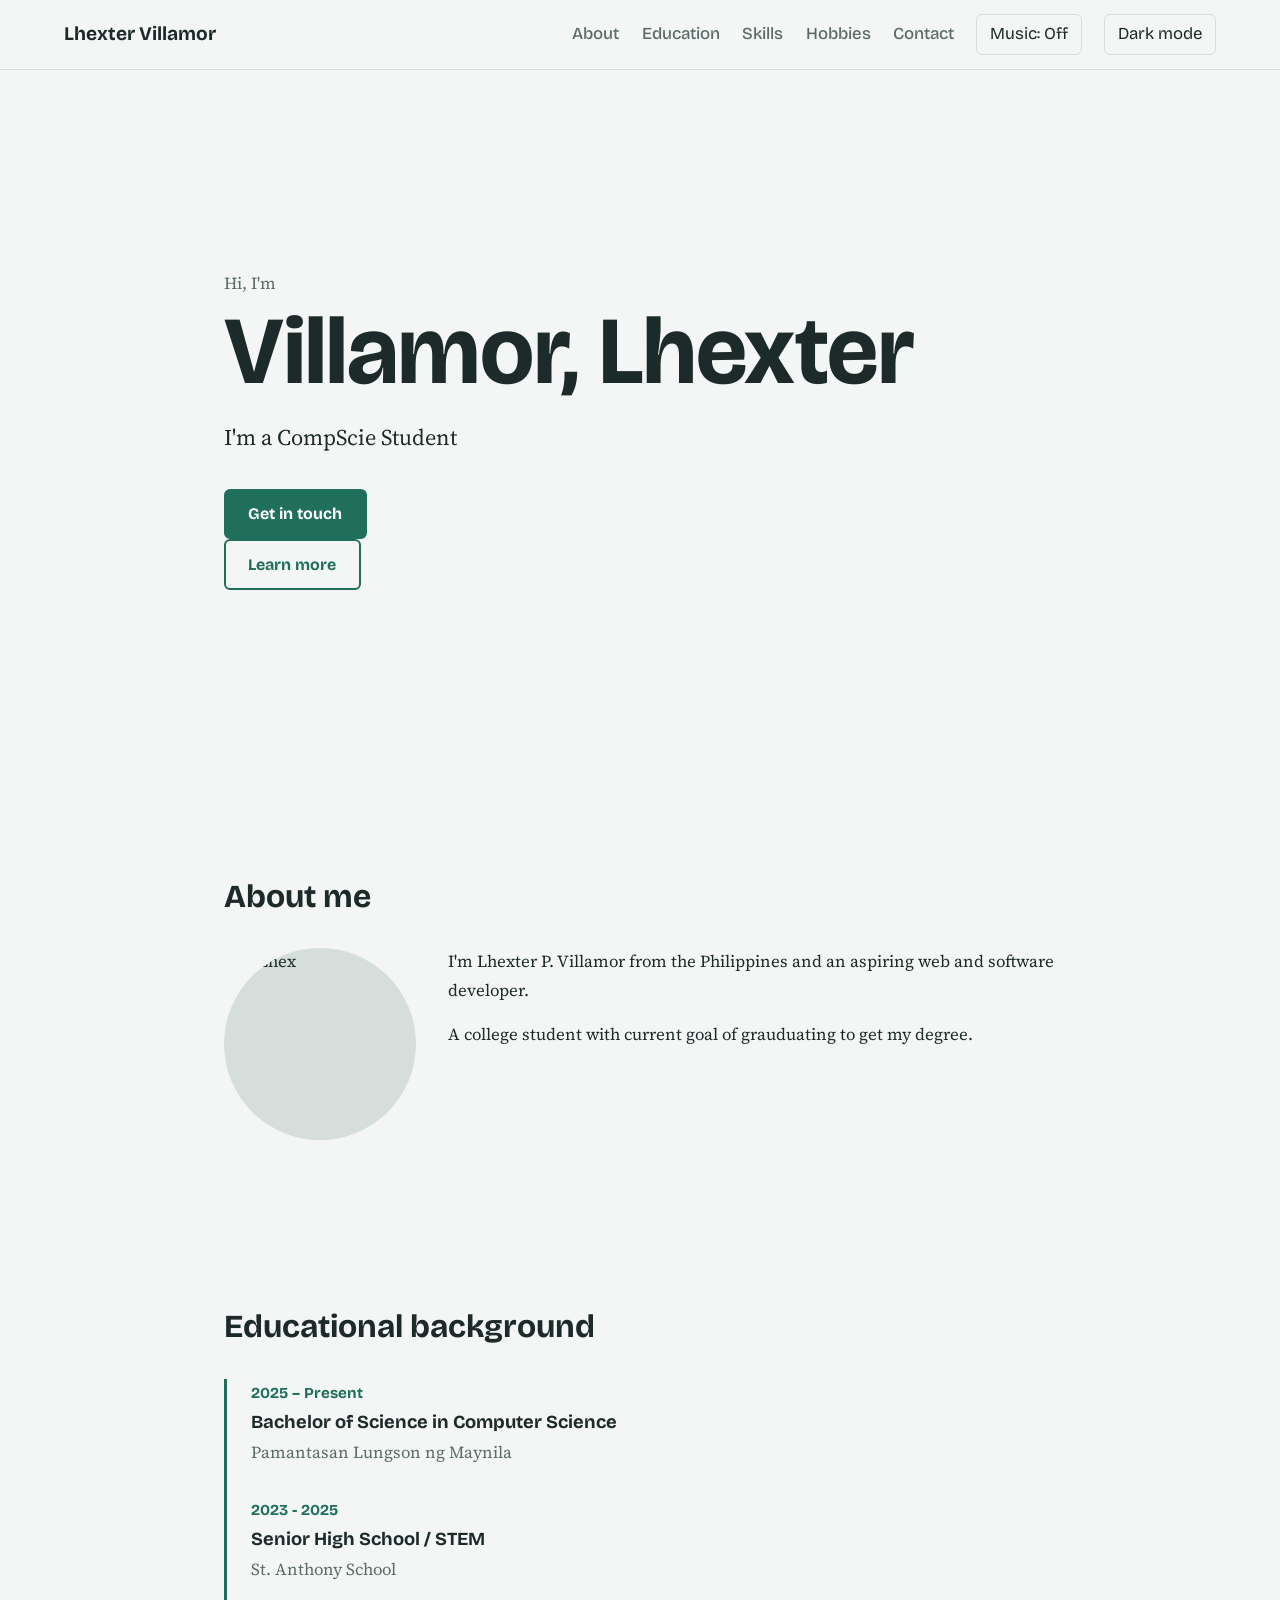
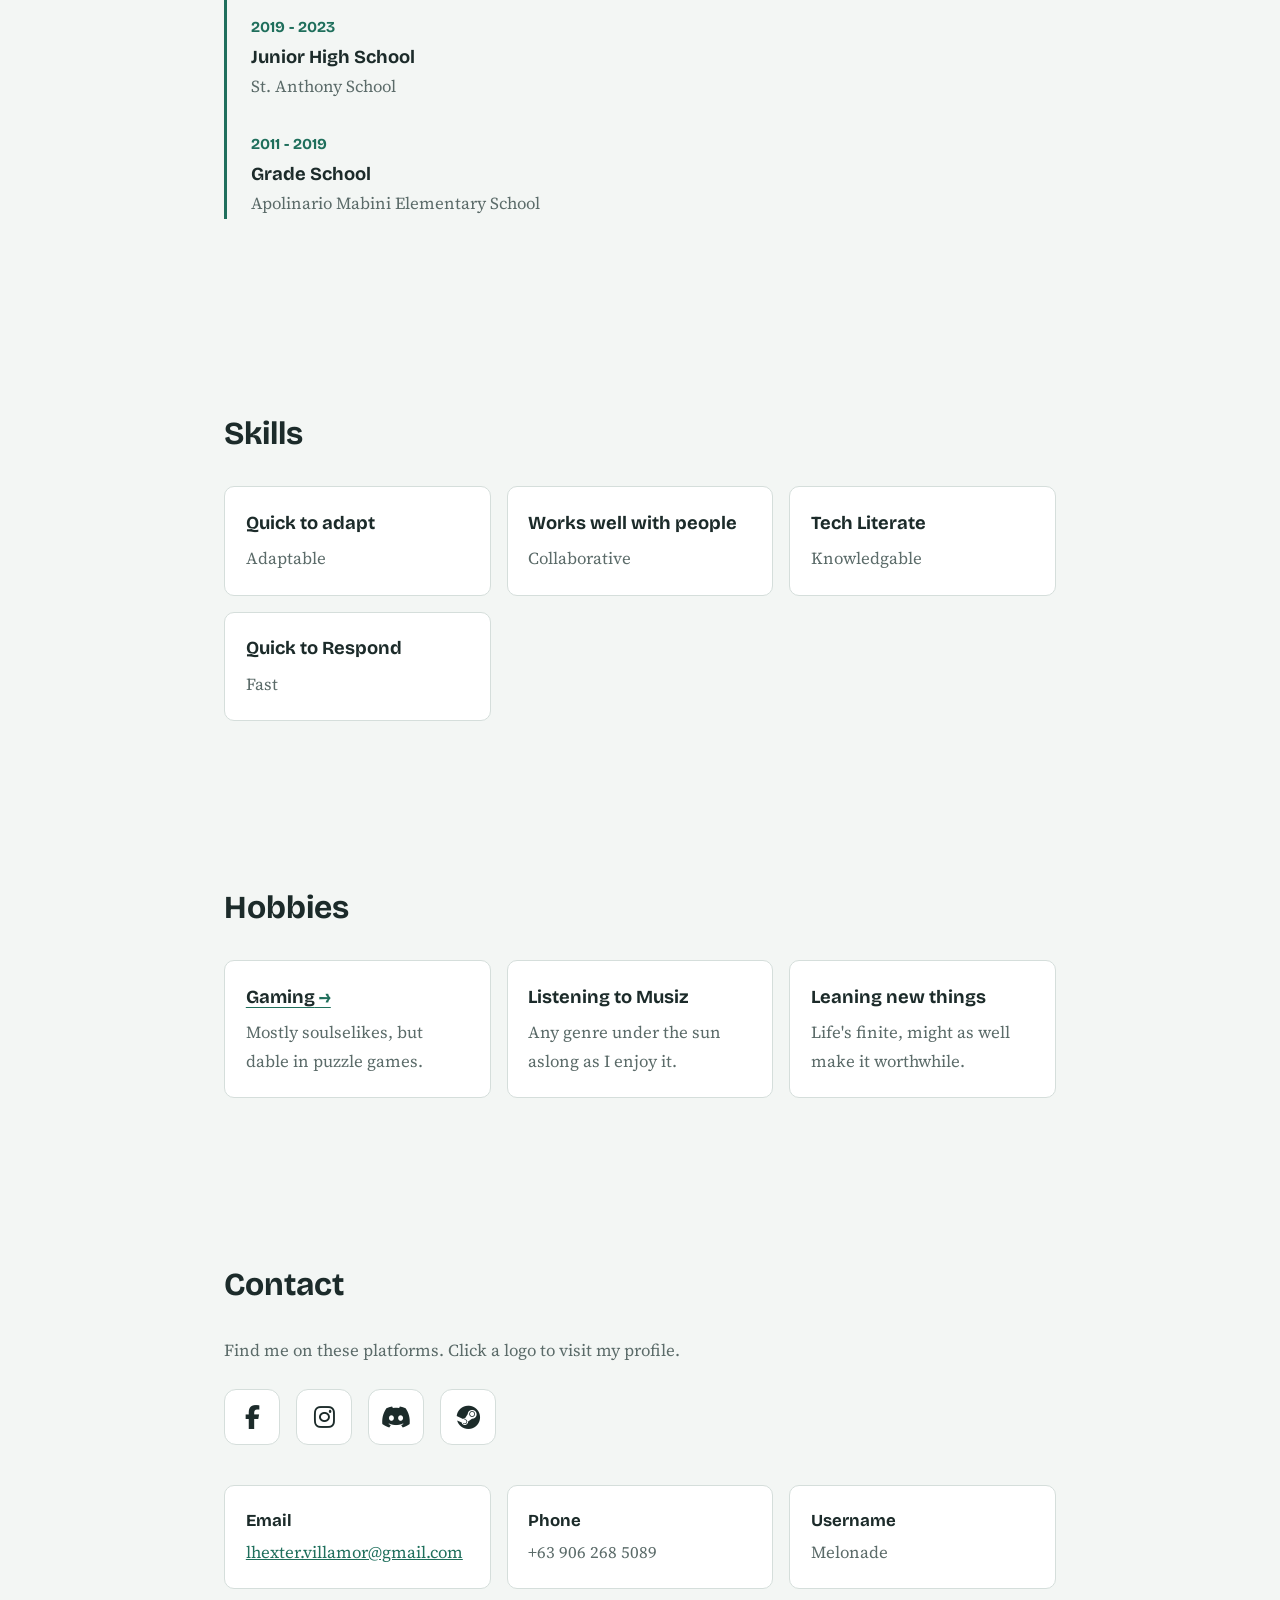
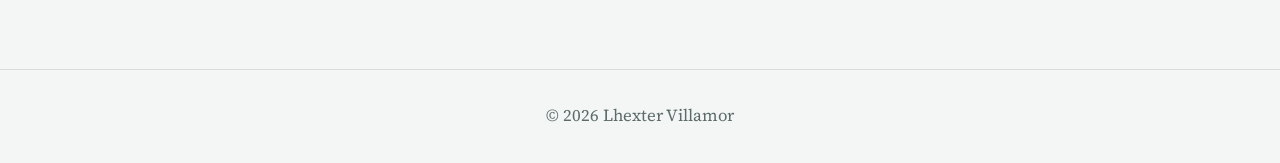
==== index.html @ 4660a1f5 "Add files via upload" ====
<!DOCTYPE html>
<html lang="en">
<head>
  <meta charset="UTF-8">
  <meta name="viewport" content="width=device-width, initial-scale=1">
  <title>Lhexter Villamor | Portfolio</title>
  <link rel="preconnect" href="https://fonts.googleapis.com">
  <link rel="preconnect" href="https://fonts.gstatic.com" crossorigin>
  <link href="https://fonts.googleapis.com/css2?family=Bricolage+Grotesque:wght@500;700&family=Source+Serif+4:wght@400;600&display=swap" rel="stylesheet">
  <link rel="stylesheet" href="https://cdnjs.cloudflare.com/ajax/libs/font-awesome/6.5.1/css/all.min.css">
  <link rel="stylesheet" href="style.css">
</head>
<body>

  <header class="site-header">
    <a href="#home" class="logo">Lhexter Villamor</a>
    <button class="menu-btn" id="menuBtn" aria-label="Toggle menu" aria-expanded="false">Menu</button>
    <nav id="nav" class="nav">
      <a href="#about">About</a>
      <a href="#education">Education</a>
      <a href="#skills">Skills</a>
      <a href="#hobbies">Hobbies</a>
      <a href="#contact">Contact</a>
      <button class="theme-btn" id="musicBtn" aria-label="Toggle background music" aria-pressed="false">Music: Off</button>
      <button class="theme-btn" id="themeBtn" aria-label="Switch light or dark theme">Dark mode</button>
    </nav>
  </header>

  <main>

    <section id="home" class="hero">
      <p class="hero-intro">Hi, I'm</p>
      <h1>Villamor, Lhexter</h1>
      <!-- JS rotates through the roles listed in data-roles (separate with commas) -->
      <p class="hero-role">I'm a CompScie Student</p>
      <a href="#contact" class="btn">Get in touch</a>
      <a href="#about" class="btn btn-ghost">Learn more</a>
    </section>

    <!-- ===== ABOUT ===== -->
    <section id="about">
      <h2>About me</h2>
      <div class="about-grid">
        <!-- Replace photo.jpg with your own image file -->
        <img src="https://scontent.fmnl8-7.fna.fbcdn.net/v/t39.30808-6/489885764_1388331545683219_7956783754214339763_n.jpg?stp=dst-jpg_tt6&cstp=mx1367x1377&ctp=s1367x1377&_nc_cat=107&_nc_map=urlgen_bucketless&ccb=1-7&_nc_sid=6ee11a&_nc_eui2=AeEye_t2yLrNmgMOEVd1z7m683tuii48pejze26KLjyl6I720FVpRMpUeH2VfOFmDlhe1-qFslWWiY-9clE2F6hF&_nc_ohc=bJgOPwmj7xAQ7kNvwEybKxP&_nc_oc=Adr4PUkY5ASlBee-wPfkB5N3N1tK9tLZABpS_Iuzpw_tqZmMudySJADQ3-DBNaqR4s15-N_9HBxyVvhucGnsFCJa&_nc_zt=23&_nc_ht=scontent.fmnl8-7.fna&_nc_gid=n0DfRsip0snJpuXDdIviQw&_nc_ss=7b3a8&oh=00_AQSfTMVTuj3S-sV7eyOw9cyQA0tsOXWBZuWU948B2mfFsw&oe=6B0DD536" alt="Si  Lhex" class="avatar">
        <div>
          <p>I'm Lhexter P. Villamor from the Philippines and an aspiring web and software developer.</p>
          <p>A college student with current goal of grauduating to get my degree.</p>
        </div>
      </div>
    </section>

    <section id="education">
      <h2>Educational background</h2>
      <ol class="timeline">
        <li>
          <span class="year">2025 – Present</span>
          <h3>Bachelor of Science in Computer Science</h3>
          <p>Pamantasan Lungson ng Maynila</p>
        </li>
        <li>
          <span class="year">2023 - 2025</span>
          <h3>Senior High School / STEM</h3>
          <p>St. Anthony School</p>
        </li>
	<li>
          <span class="year">2019 - 2023</span>
          <h3>Junior High School</h3>
          <p>St. Anthony School</p>
        </li>
	<li>
          <span class="year">2011 - 2019</span>
          <h3>Grade School</h3>
          <p>Apolinario Mabini Elementary School</p>
        </li>

      </ol>
    </section>

    <section id="skills">
      <h2>Skills</h2>
      <!-- Hover (or tap / Tab to) a card to see its details. Edit the text inside .tooltip -->
      <div class="skills">
        <article class="skill" tabindex="0">
          <h3>Quick to adapt</h3>
          <p>Adaptable</p>
          <span class="tooltip" role="tooltip">I'm quick to adapt to set situations.</span>
        </article>
        <article class="skill" tabindex="0">
          <h3>Works well with people</h3>
          <p>Collaborative</p>
          <span class="tooltip" role="tooltip">I work well in a team environment.</span>
        </article>
        <article class="skill" tabindex="0">
          <h3>Tech Literate</h3>
          <p>Knowledgable</p>
          <span class="tooltip" role="tooltip">Trained in multiple langauges (C++,Python,Java,HTML,CSS,JS), with background in robotics.</span>
        </article>
	<article class="skill" tabindex="0">
          <h3>Quick to Respond</h3>
          <p>Fast</p>
          <span class="tooltip" role="tooltip">Trained to respond to emergencies quickly by providing BLS, with background in a Response team.</span>
        </article>
      </div>
    </section>

    <section id="hobbies">
      <h2>Hobbies</h2>
      <div class="hobbies">
        <article>
          <h3><a href="games.html" class="hobby-link">Gaming</a></h3>
          <p>Mostly soulselikes, but dable in puzzle games.</p>
        </article>
        <article>
          <h3>Listening to Musiz</h3>
          <p>Any genre under the sun aslong as I enjoy it.</p>
        </article>
        <article>
          <h3>Leaning new things</h3>
          <p>Life's finite,  might as well make it worthwhile.</p>
        </article>
      </div>
    </section>

    <section id="contact">
      <h2>Contact</h2>
      <p class="contact-lead">Find me on these platforms. Click a logo to visit my profile.</p>

      <!-- The social buttons are generated from the list at the top of script.js.
           Edit that list to change, remove or add platforms. -->
      <div class="socials" id="socials"></div>

      <ul class="contact-info">
        <li><strong>Email</strong> <a href="mailto:lhexter.villamor@gmail.com">lhexter.villamor@gmail.com</a></li>
        <li><strong>Phone</strong> +63 906 268 5089</li>
	<li><strong>Username</strong> Melonade</li>
      </ul>
    </section>

  </main>

  <footer>
    <p>&copy; <span id="year"></span> Lhexter Villamor</p>
  </footer>

  <script src="script.js"></script>
</body>
</html>
---- style.css ----
:root {
  --bg: #f3f6f4;
  --surface: #ffffff;
  --text: #1c2b2a;
  --muted: #5b6b69;
  --accent: #1f6f5c;
  --accent-text: #ffffff;
  --line: #d5dedb;
  --error: #b3261e;
}

[data-theme="dark"] {
  --bg: #0f1a19;
  --surface: #172625;
  --text: #e6efed;
  --muted: #98aaa7;
  --accent: #5fc9ad;
  --accent-text: #0f1a19;
  --line: #2a3d3b;
  --error: #ff8a80;
}

* { box-sizing: border-box; margin: 0; padding: 0; }
html { scroll-behavior: smooth; scroll-padding-top: 4.5rem; }

body {
  font-family: "Source Serif 4", Georgia, serif;
  font-size: 1.05rem;
  line-height: 1.7;
  background: var(--bg);
  color: var(--text);
}

h1, h2, h3, .logo, .btn, .nav a {
  font-family: "Bricolage Grotesque", "Segoe UI", sans-serif;
}

a { color: var(--accent); }
:focus-visible { outline: 3px solid var(--accent); outline-offset: 2px; }

.site-header {
  position: sticky; top: 0; z-index: 10;
  display: flex; align-items: center; justify-content: space-between;
  padding: 0.9rem 5vw;
  background: var(--bg);
  border-bottom: 1px solid var(--line);
}
.logo { font-weight: 700; font-size: 1.2rem; text-decoration: none; color: var(--text); }
.nav { display: flex; align-items: center; gap: 1.4rem; }
.nav a { text-decoration: none; color: var(--muted); font-weight: 500; }
.nav a:hover, .nav a.active { color: var(--accent); }
.menu-btn { display: none; }

.theme-btn, .menu-btn {
  font: inherit; font-family: "Bricolage Grotesque", sans-serif;
  background: none; color: var(--text);
  border: 1px solid var(--line); border-radius: 6px;
  padding: 0.3rem 0.8rem; cursor: pointer;
}

section { padding: 5rem 5vw; max-width: 60rem; margin: 0 auto; }
h2 { font-size: 2rem; margin-bottom: 1.5rem; }
h3 { font-size: 1.15rem; }

.hero { min-height: 80vh; display: flex; flex-direction: column; justify-content: center; align-items: flex-start; }
.hero-intro { color: var(--muted); }
.hero h1 { font-size: clamp(3rem, 10vw, 6rem); line-height: 1.05; margin: 0.2rem 0 1rem; }
.hero-role { font-size: 1.4rem; margin-bottom: 2rem; }
#role { color: var(--accent); font-weight: 600; }
#role::after { content: "|"; margin-left: 2px; animation: blink 1s steps(1) infinite; }
@keyframes blink { 50% { opacity: 0; } }

.btn {
  display: inline-block; text-decoration: none; cursor: pointer;
  background: var(--accent); color: var(--accent-text);
  border: 2px solid var(--accent); border-radius: 6px;
  padding: 0.6rem 1.4rem; font-weight: 700; font-size: 1rem;
  margin-right: 0.6rem;
}
.btn:hover { opacity: 0.88; }
.btn-ghost { background: transparent; color: var(--accent); }

.about-grid { display: grid; grid-template-columns: 12rem 1fr; gap: 2rem; align-items: start; }
.about-grid p + p { margin-top: 1rem; }
.avatar { width: 12rem; height: 12rem; object-fit: cover; border-radius: 50%; background: var(--line); }

.timeline { list-style: none; border-left: 3px solid var(--accent); padding-left: 1.5rem; }
.timeline li { margin-bottom: 1.8rem; }
.year { font-family: "Bricolage Grotesque", sans-serif; color: var(--accent); font-weight: 700; font-size: 0.95rem; }
.timeline p { color: var(--muted); }

.skills { display: grid; grid-template-columns: repeat(auto-fit, minmax(14rem, 1fr)); gap: 1rem; }
.skill {
  position: relative; cursor: default;
  background: var(--surface); border: 1px solid var(--line);
  border-radius: 10px; padding: 1.3rem;
  transition: border-color 0.2s;
}
.skill:hover, .skill:focus { border-color: var(--accent); }
.skill p { color: var(--muted); margin-top: 0.4rem; }

.tooltip {
  position: absolute; left: 50%; bottom: calc(100% + 0.7rem); z-index: 5;
  width: 16rem; max-width: 80vw;
  padding: 0.7rem 0.9rem;
  background: var(--text); color: var(--bg);
  border-radius: 8px; font-size: 0.9rem; line-height: 1.5;
  opacity: 0; visibility: hidden; pointer-events: none;
  transform: translate(-50%, 6px);
  transition: opacity 0.2s, transform 0.2s, visibility 0.2s;
}
.tooltip::after {
  content: ""; position: absolute; top: 100%; left: 50%; margin-left: -6px;
  border: 6px solid transparent; border-top-color: var(--text);
}
.skill:hover .tooltip,
.skill:focus .tooltip {
  opacity: 1; visibility: visible; transform: translate(-50%, 0);
}

.hobbies { display: grid; grid-template-columns: repeat(auto-fit, minmax(14rem, 1fr)); gap: 1rem; }
.hobbies article { background: var(--surface); border: 1px solid var(--line); border-radius: 10px; padding: 1.3rem; }
.hobbies p { color: var(--muted); margin-top: 0.4rem; }

.hobby-link { color: inherit; text-decoration: underline; text-decoration-color: var(--accent); text-underline-offset: 4px; }
.hobby-link::after { content: " \2192"; color: var(--accent); }
.hobby-link:hover { color: var(--accent); }

.contact-lead { color: var(--muted); margin-bottom: 1.5rem; }

.socials { display: flex; flex-wrap: wrap; gap: 1rem; margin-bottom: 2.5rem; }
.social {
  display: grid; place-items: center;
  width: 3.5rem; height: 3.5rem;
  font-size: 1.5rem; text-decoration: none; color: var(--text);
  background: var(--surface); border: 1px solid var(--line); border-radius: 12px;
  transition: transform 0.2s, background 0.2s, color 0.2s, border-color 0.2s;
}
.social:hover, .social:focus-visible {
  background: var(--accent); color: var(--accent-text); border-color: var(--accent);
  transform: translateY(-4px);
}

.contact-info { list-style: none; display: grid; grid-template-columns: repeat(auto-fit, minmax(14rem, 1fr)); gap: 1rem; }
.contact-info li { background: var(--surface); border: 1px solid var(--line); border-radius: 10px; padding: 1.3rem; color: var(--muted); }
.contact-info strong { display: block; font-family: "Bricolage Grotesque", "Segoe UI", sans-serif; color: var(--text); margin-bottom: 0.2rem; }

footer { text-align: center; padding: 2rem; color: var(--muted); border-top: 1px solid var(--line); }

.back-link { display: inline-block; margin-bottom: 1rem; text-decoration: none; font-family: "Bricolage Grotesque", "Segoe UI", sans-serif; font-weight: 500; }
.back-link:hover { text-decoration: underline; }
.games-lead { color: var(--muted); margin-bottom: 1.5rem; }

.games { --tile-ratio: 1 / 1; display: grid; grid-template-columns: repeat(auto-fill, minmax(11rem, 1fr)); gap: 1rem; }
.game {
  position: relative; display: block; overflow: hidden;
  aspect-ratio: var(--tile-ratio);
  background: var(--surface); border: 1px solid var(--line); border-radius: 10px;
  transition: border-color 0.2s, transform 0.2s;
}
.game img { display: block; width: 100%; height: 100%; object-fit: cover; transition: transform 0.3s; }
.game:hover, .game:focus-visible { border-color: var(--accent); transform: translateY(-4px); }
.game:hover img, .game:focus-visible img { transform: scale(1.05); }

.game-name {
  position: absolute; inset: 0; display: grid; place-items: center;
  padding: 1rem; text-align: center;
  font-family: "Bricolage Grotesque", "Segoe UI", sans-serif; font-weight: 700; font-size: 1.1rem;
  color: #ffffff; background: rgba(10, 20, 19, 0.72);
  opacity: 0; transition: opacity 0.3s;
}
.game:hover .game-name, .game:focus-visible .game-name { opacity: 1; }

/* If a picture is missing, show the name on a plain tile */
.game.no-image { background: var(--line); }
.game.no-image .game-name { opacity: 1; background: none; color: var(--text); }

/* Phones and tablets have no hover, so keep the name visible at the bottom */
@media (hover: none) {
  .game-name { opacity: 1; place-items: end center; background: linear-gradient(transparent 55%, rgba(10, 20, 19, 0.88)); }
}

@media (max-width: 700px) {
  .menu-btn { display: block; }
  .nav {
    display: none; position: absolute; top: 100%; left: 0; right: 0;
    flex-direction: column; align-items: flex-start;
    padding: 1rem 5vw; background: var(--bg); border-bottom: 1px solid var(--line);
  }
  .nav.open { display: flex; }
  .about-grid { grid-template-columns: 1fr; }
}

@media (prefers-reduced-motion: reduce) {
  html { scroll-behavior: auto; }
  .tooltip, .social, .game, .game img, .game-name { transition: none; }
  #role::after { animation: none; }
}
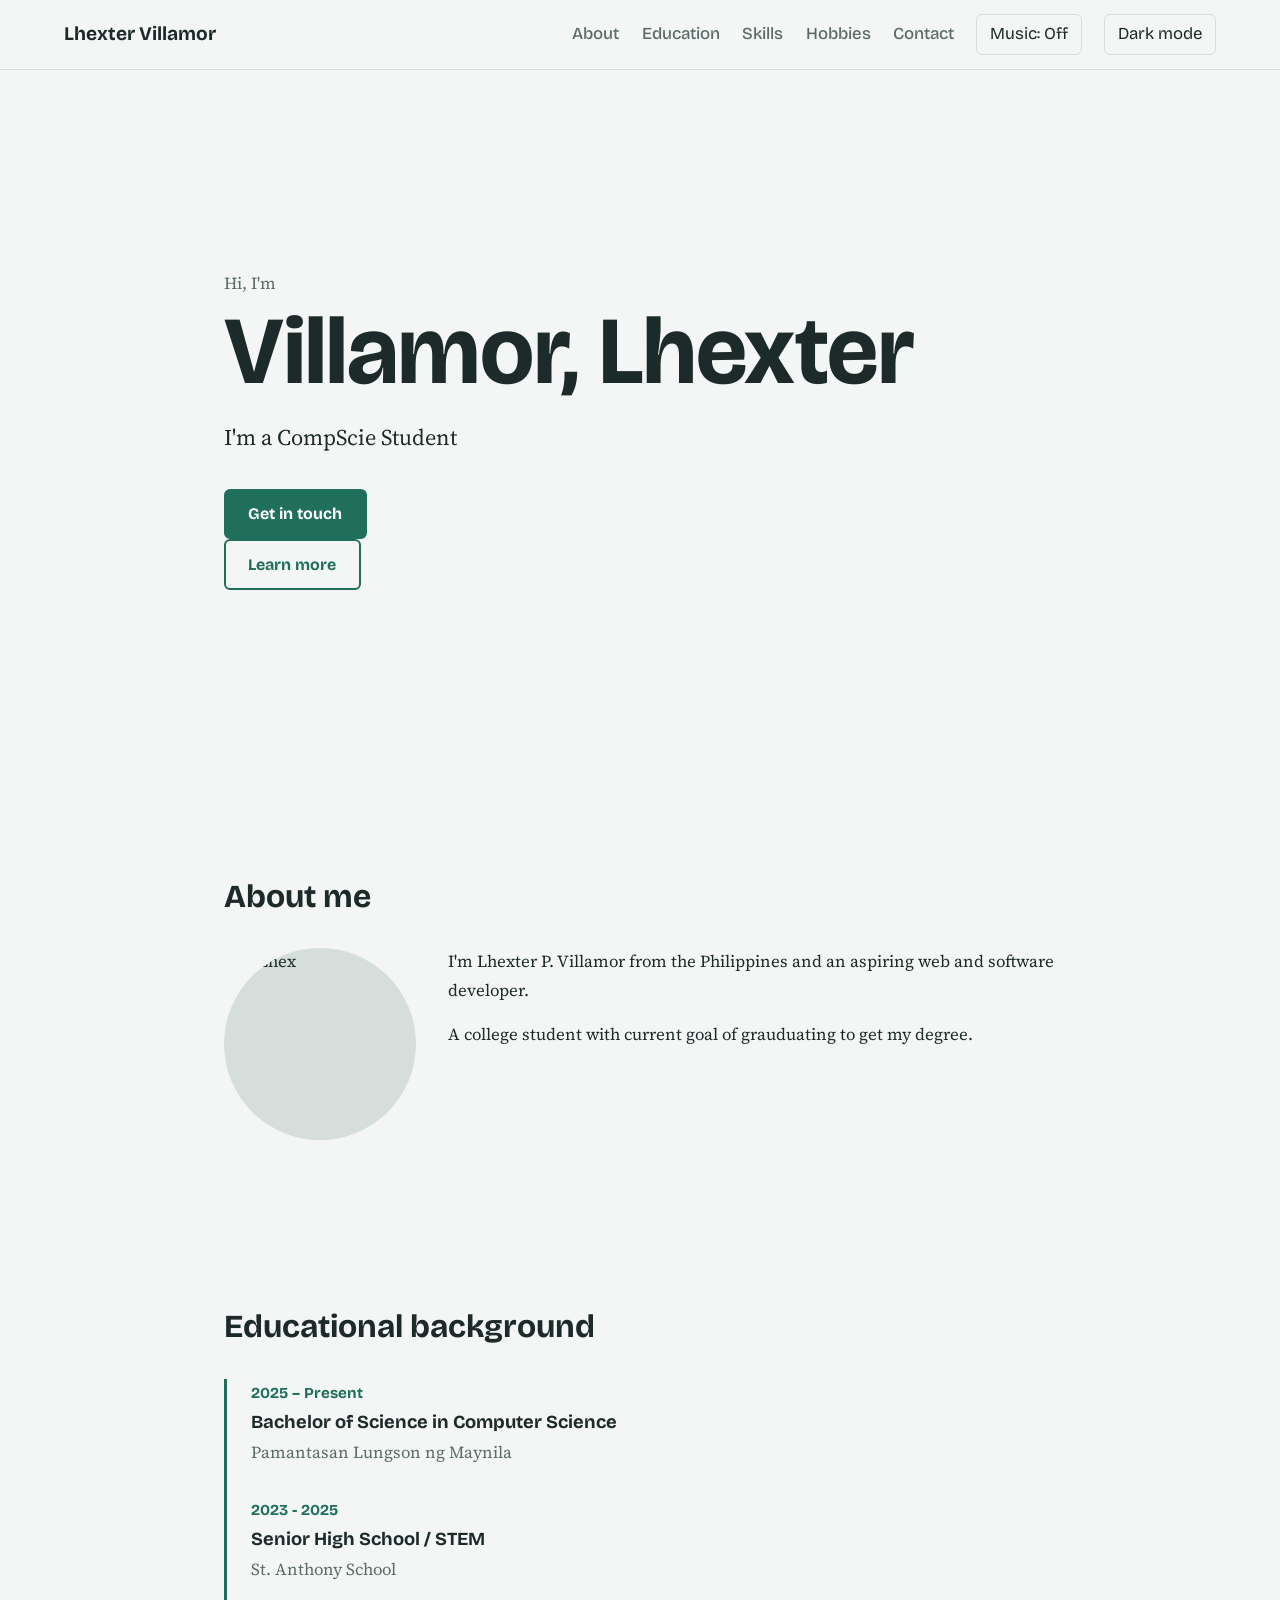
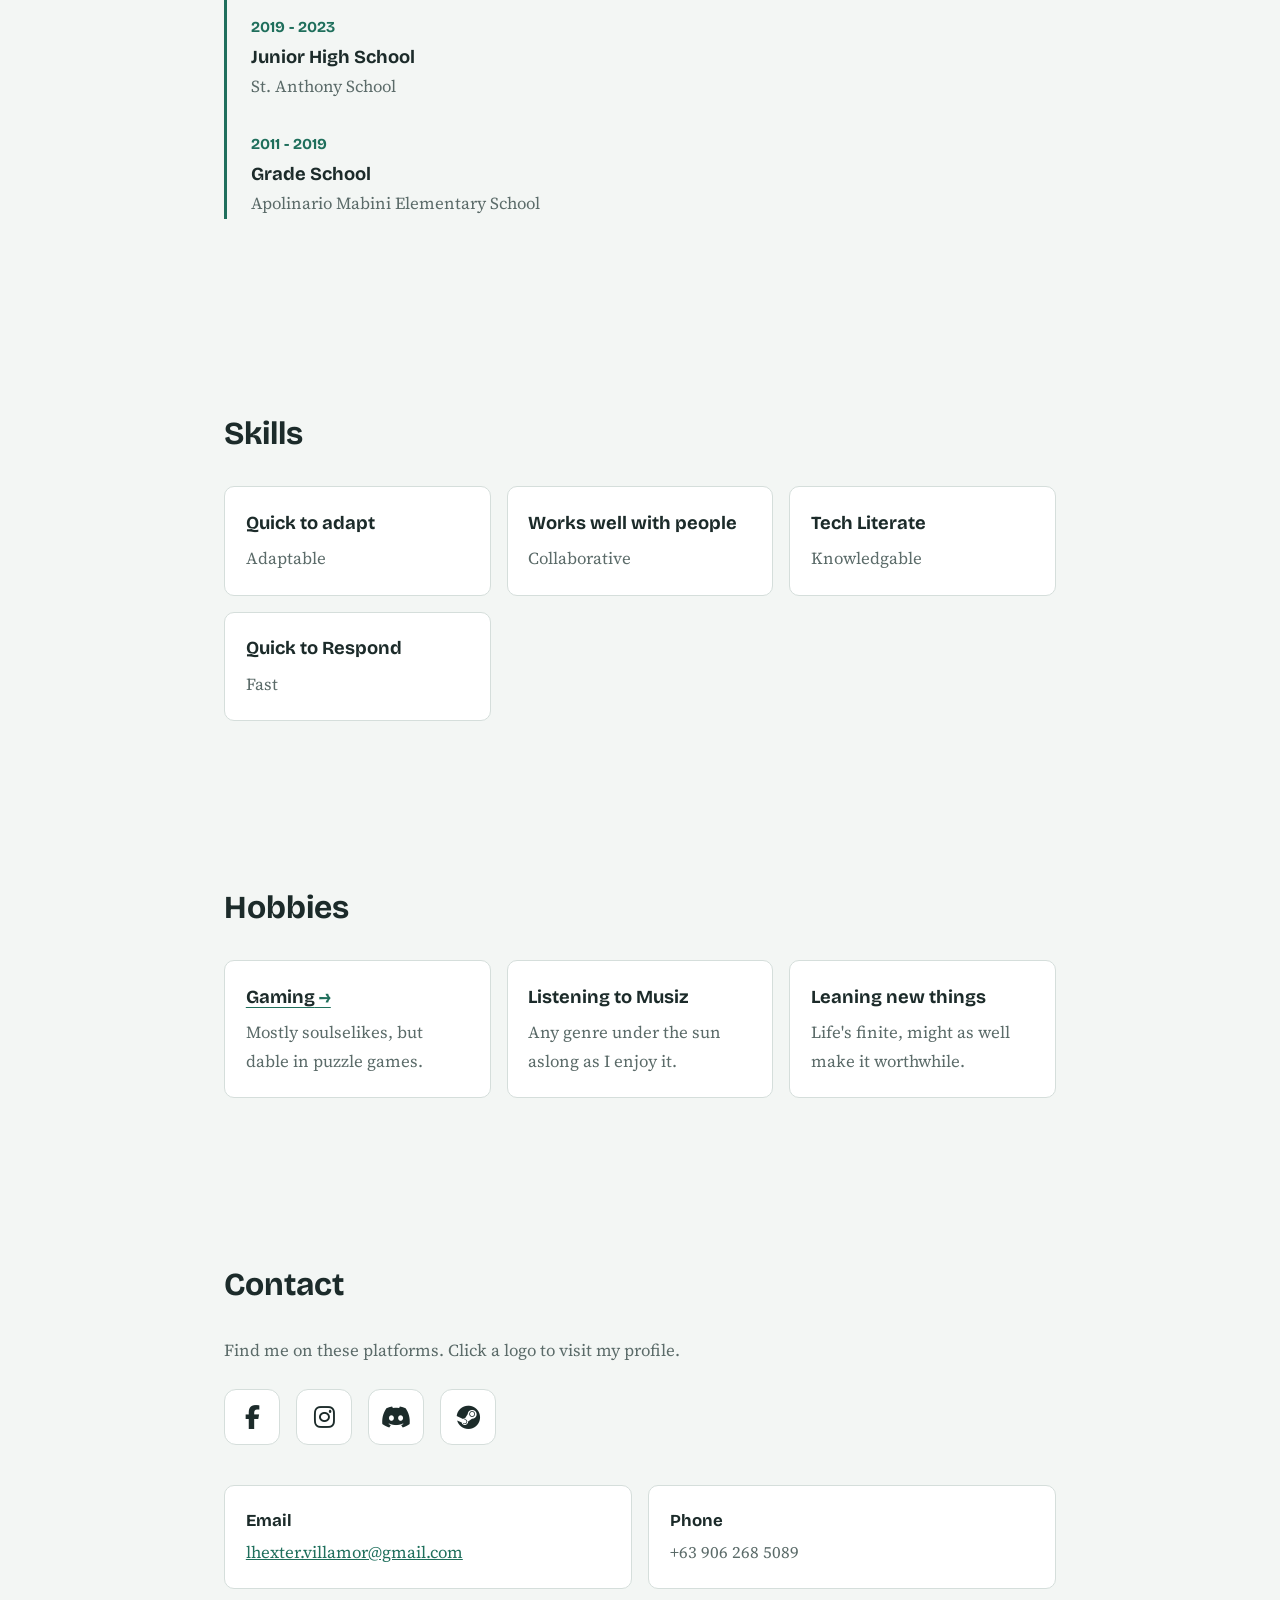
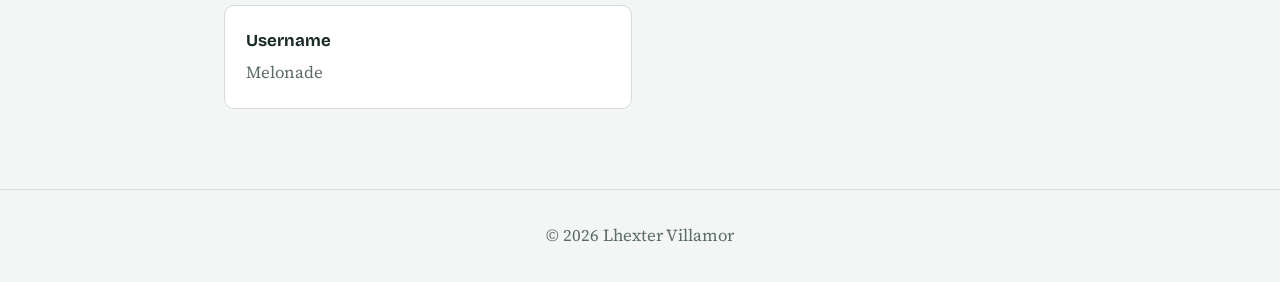
==== commit 799182e3: "Update index.html" ====
--- a/index.html
+++ b/index.html
@@ -3,7 +3,7 @@
 <head>
   <meta charset="UTF-8">
   <meta name="viewport" content="width=device-width, initial-scale=1">
-  <title>Lhexter Villamor | Portfolio</title>
+  <title>Melonade | Portfolio</title>
   <link rel="preconnect" href="https://fonts.googleapis.com">
   <link rel="preconnect" href="https://fonts.gstatic.com" crossorigin>
   <link href="https://fonts.googleapis.com/css2?family=Bricolage+Grotesque:wght@500;700&family=Source+Serif+4:wght@400;600&display=swap" rel="stylesheet">
--- a/style.css
+++ b/style.css
@@ -141,7 +141,7 @@
   transform: translateY(-4px);
 }
 
-.contact-info { list-style: none; display: grid; grid-template-columns: repeat(auto-fit, minmax(14rem, 1fr)); gap: 1rem; }
+.contact-info { list-style: none; display: grid; grid-template-columns: repeat(auto-fit, minmax(min(18rem, 100%), 1fr)); gap: 1rem; }
 .contact-info li { background: var(--surface); border: 1px solid var(--line); border-radius: 10px; padding: 1.3rem; color: var(--muted); }
 .contact-info strong { display: block; font-family: "Bricolage Grotesque", "Segoe UI", sans-serif; color: var(--text); margin-bottom: 0.2rem; }
 
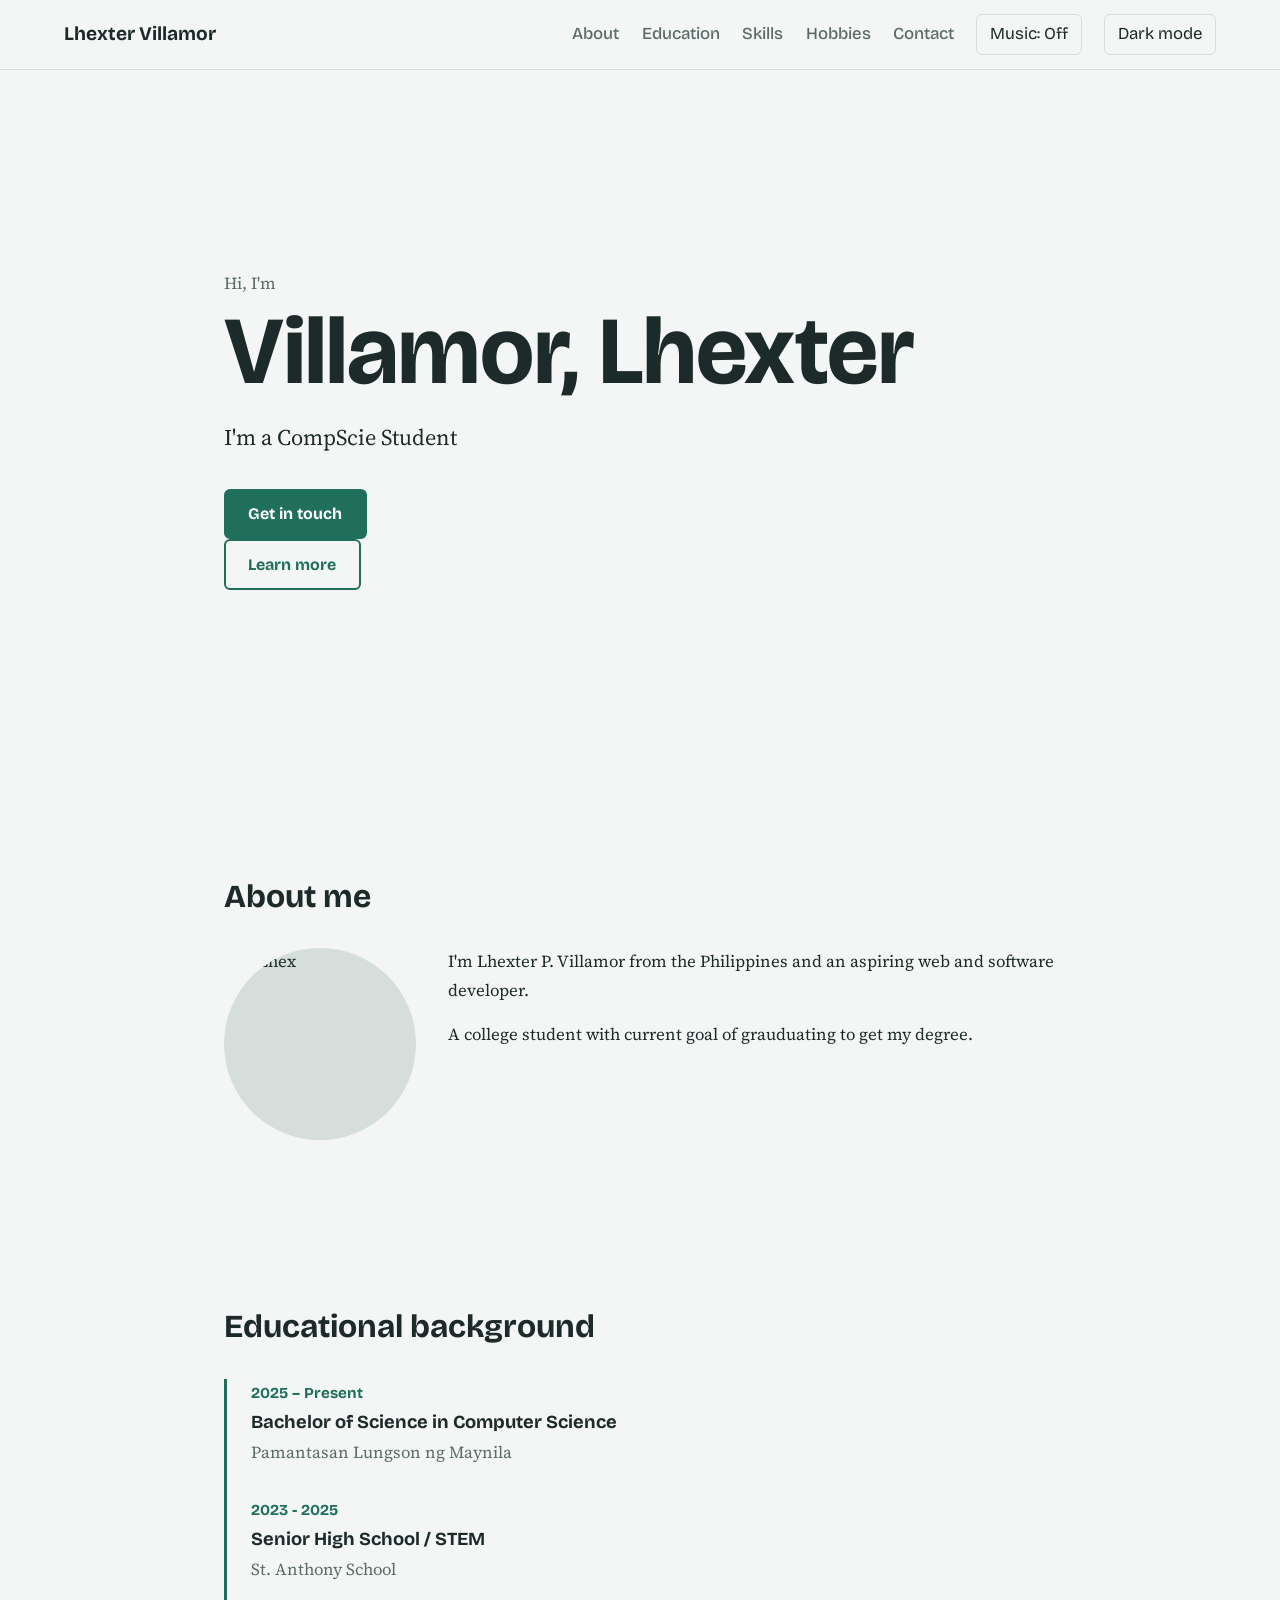
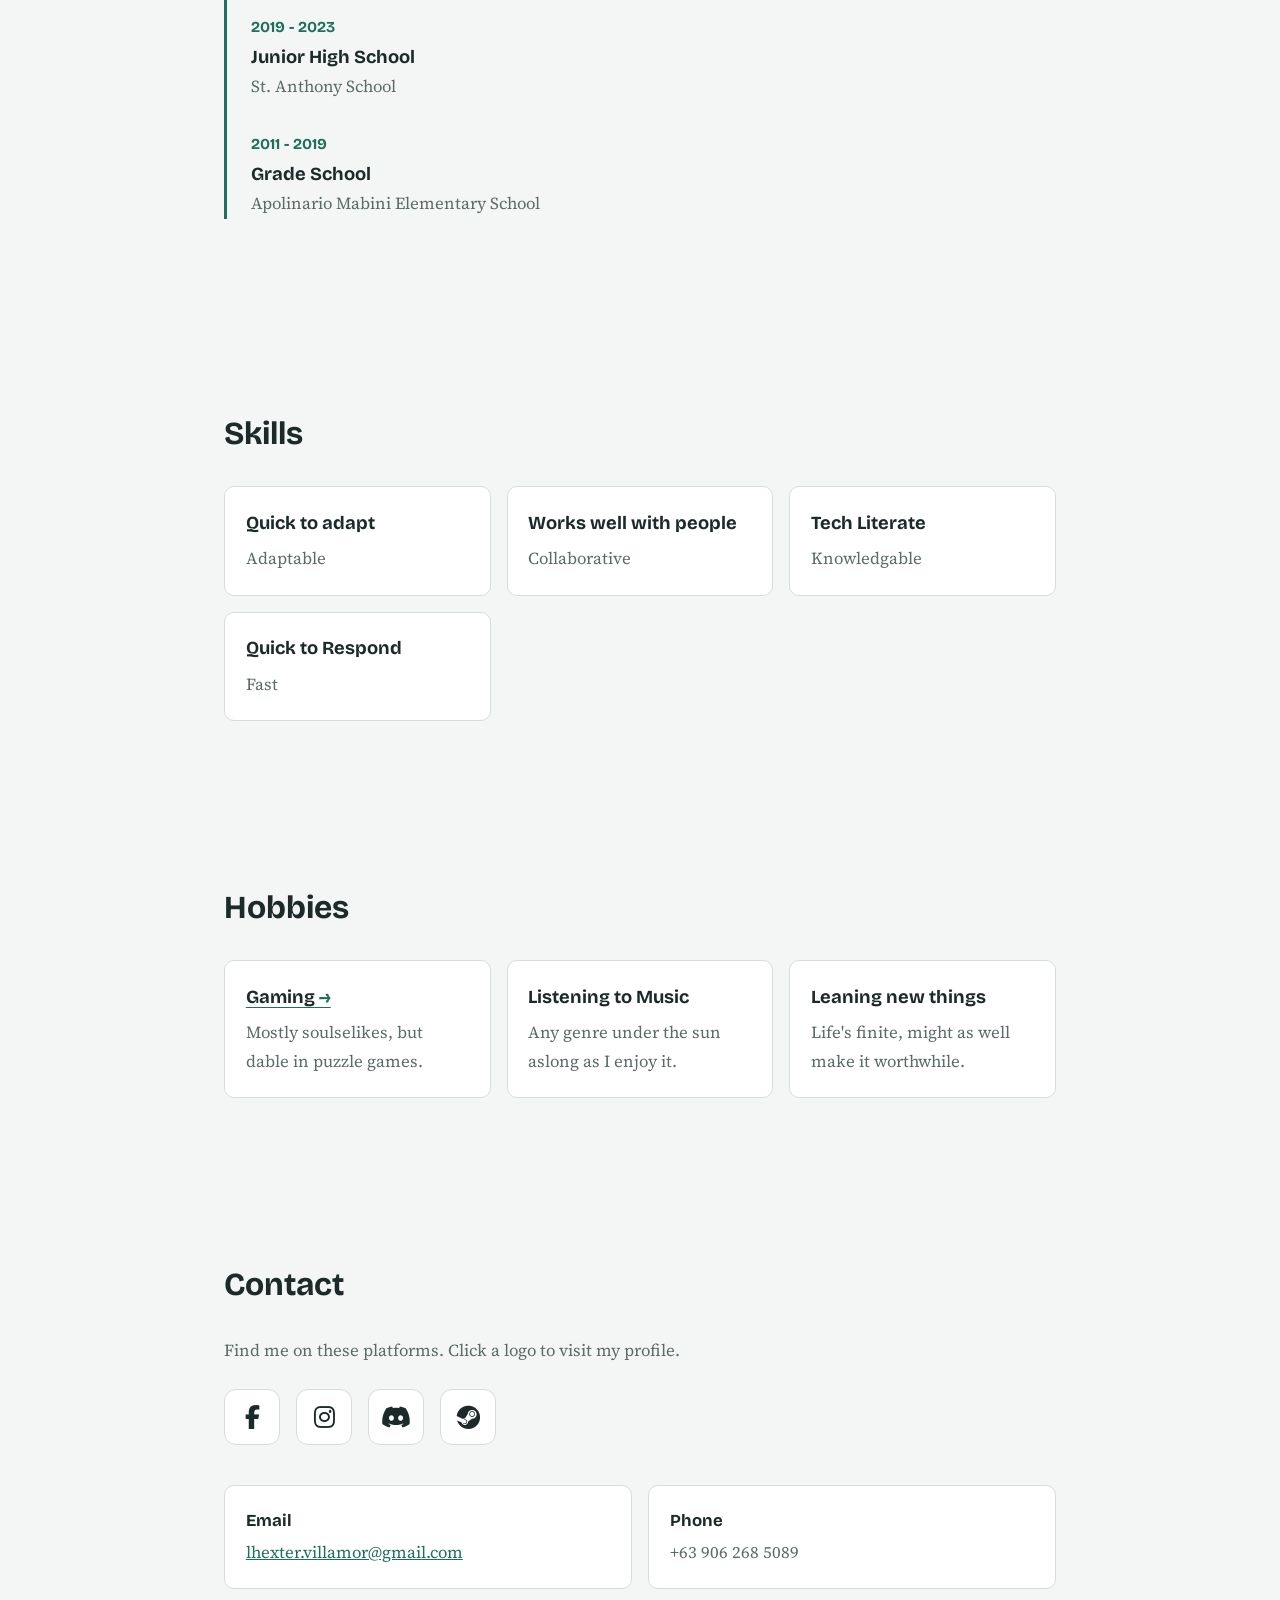
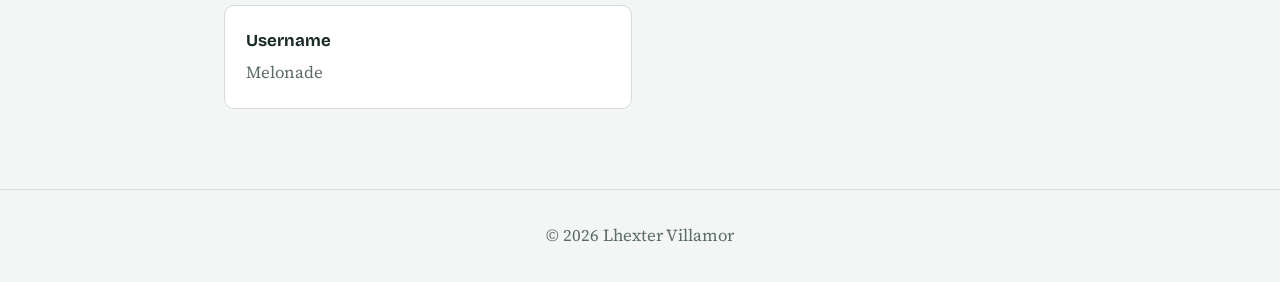
==== commit 8ad3911f: "Update index.html" ====
--- a/index.html
+++ b/index.html
@@ -112,7 +112,7 @@
           <p>Mostly soulselikes, but dable in puzzle games.</p>
         </article>
         <article>
-          <h3>Listening to Musiz</h3>
+          <h3>Listening to Music</h3>
           <p>Any genre under the sun aslong as I enjoy it.</p>
         </article>
         <article>
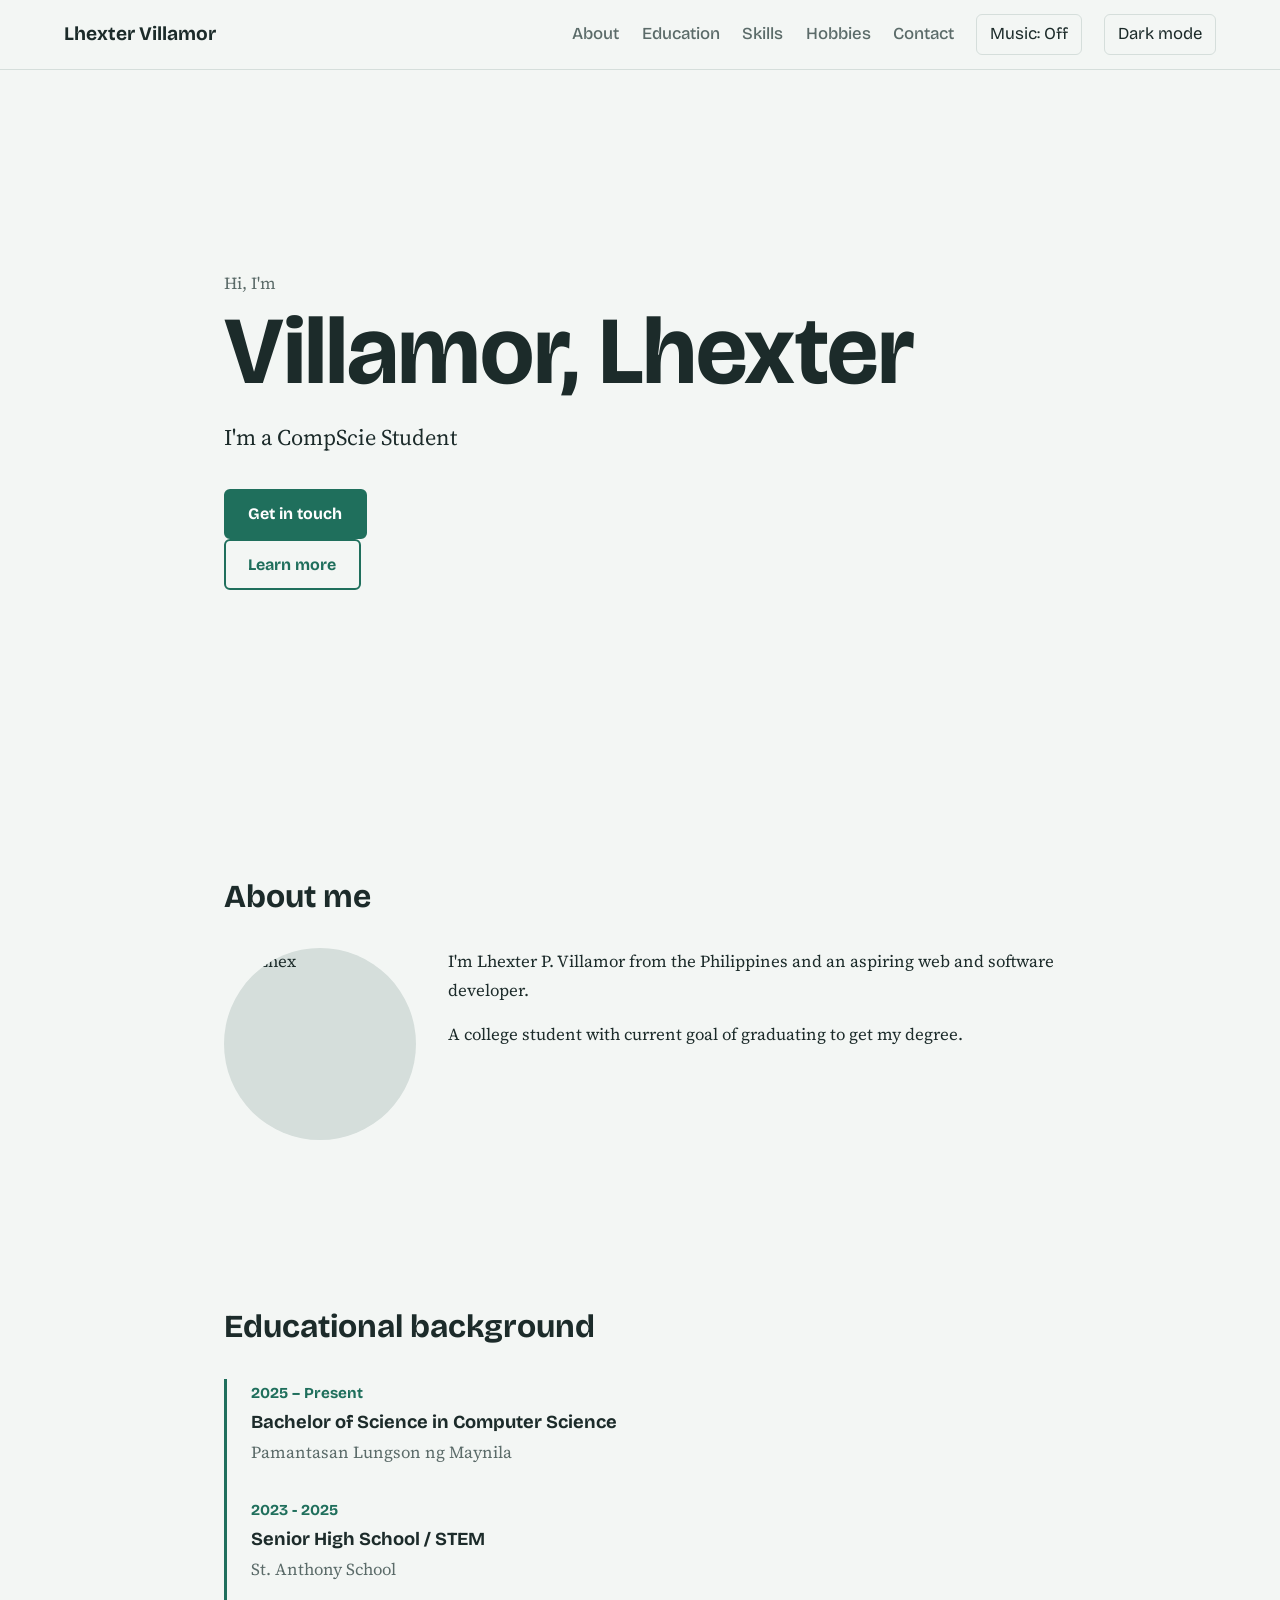
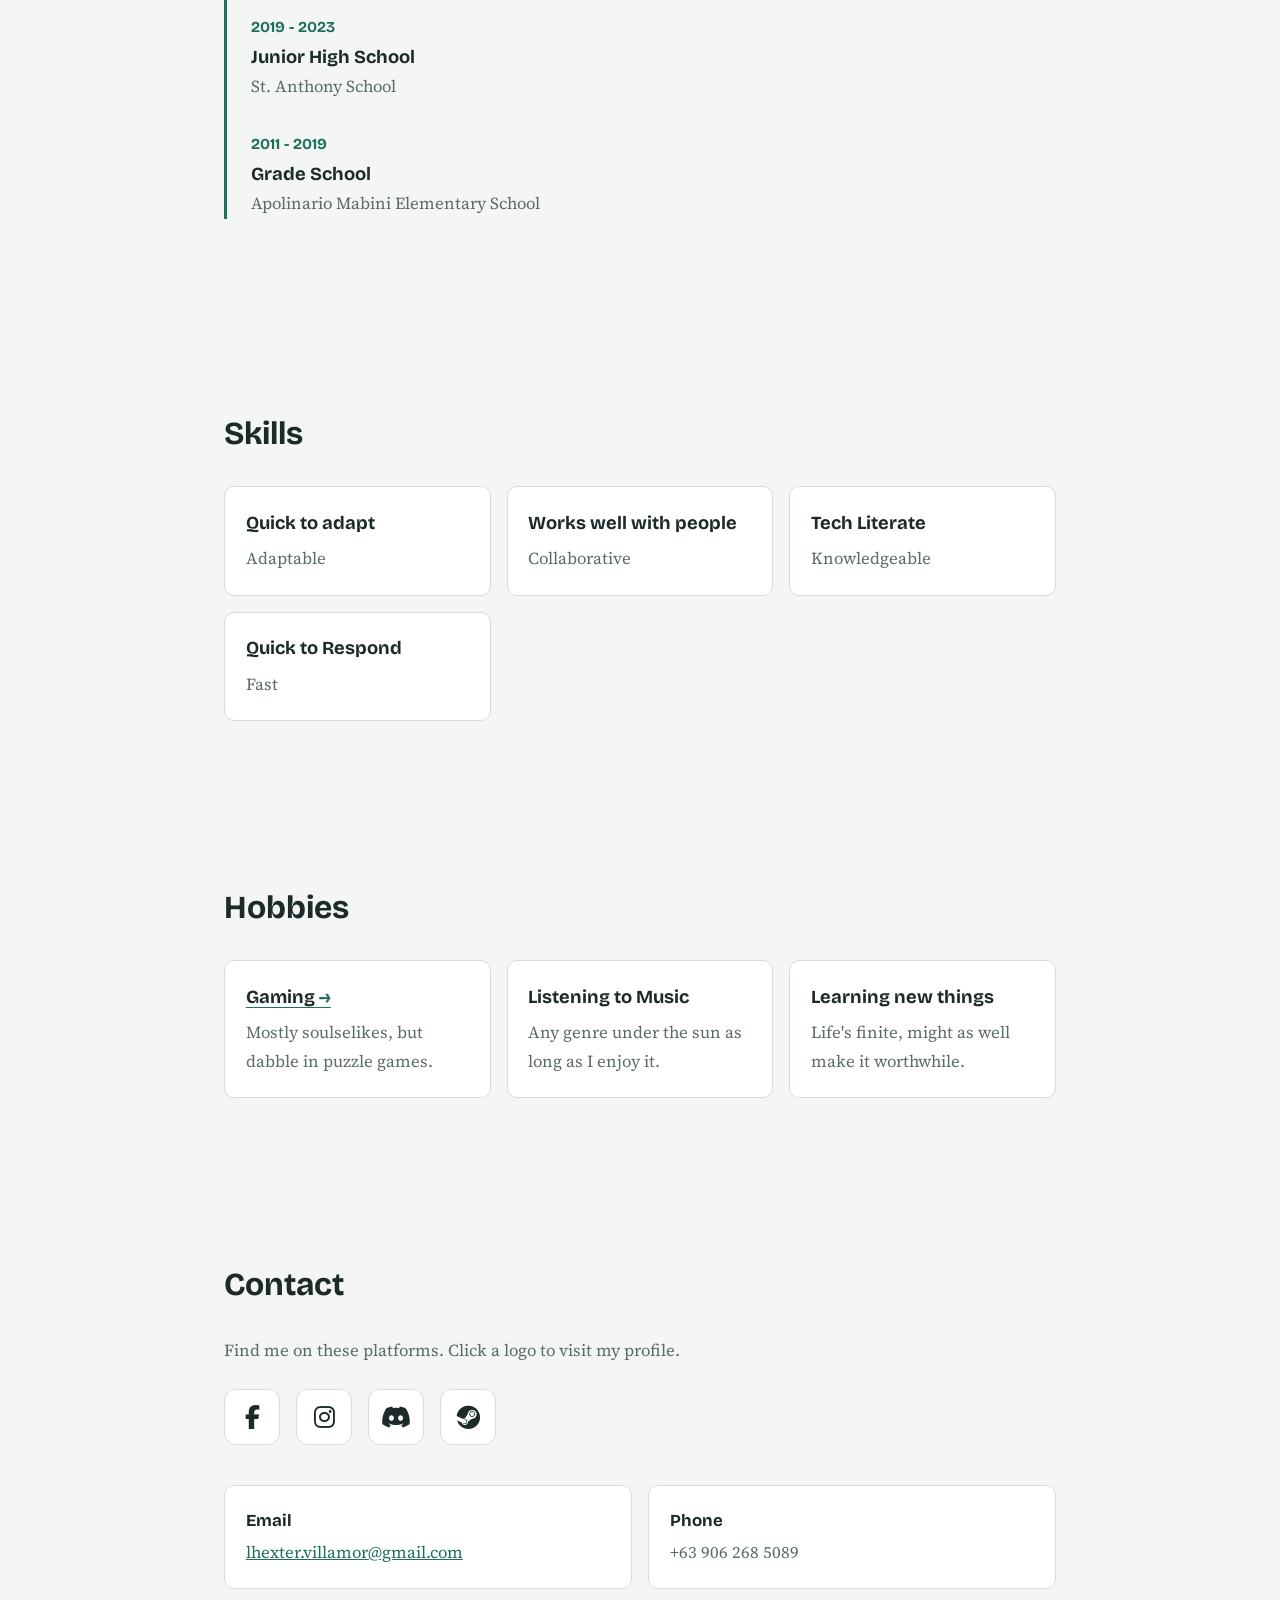
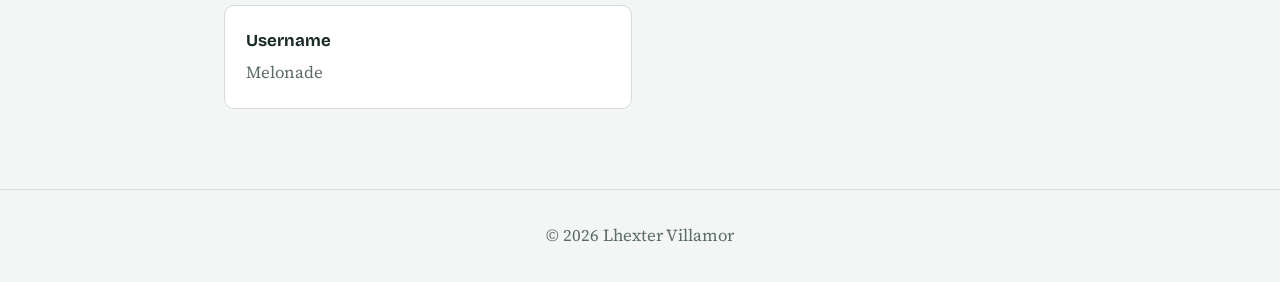
==== commit 6c23b376: "Update index.html" ====
--- a/index.html
+++ b/index.html
@@ -45,7 +45,7 @@
         <img src="https://scontent.fmnl8-7.fna.fbcdn.net/v/t39.30808-6/489885764_1388331545683219_7956783754214339763_n.jpg?stp=dst-jpg_tt6&cstp=mx1367x1377&ctp=s1367x1377&_nc_cat=107&_nc_map=urlgen_bucketless&ccb=1-7&_nc_sid=6ee11a&_nc_eui2=AeEye_t2yLrNmgMOEVd1z7m683tuii48pejze26KLjyl6I720FVpRMpUeH2VfOFmDlhe1-qFslWWiY-9clE2F6hF&_nc_ohc=bJgOPwmj7xAQ7kNvwEybKxP&_nc_oc=Adr4PUkY5ASlBee-wPfkB5N3N1tK9tLZABpS_Iuzpw_tqZmMudySJADQ3-DBNaqR4s15-N_9HBxyVvhucGnsFCJa&_nc_zt=23&_nc_ht=scontent.fmnl8-7.fna&_nc_gid=n0DfRsip0snJpuXDdIviQw&_nc_ss=7b3a8&oh=00_AQSfTMVTuj3S-sV7eyOw9cyQA0tsOXWBZuWU948B2mfFsw&oe=6B0DD536" alt="Si  Lhex" class="avatar">
         <div>
           <p>I'm Lhexter P. Villamor from the Philippines and an aspiring web and software developer.</p>
-          <p>A college student with current goal of grauduating to get my degree.</p>
+          <p>A college student with current goal of graduating to get my degree.</p>
         </div>
       </div>
     </section>
@@ -93,8 +93,8 @@
         </article>
         <article class="skill" tabindex="0">
           <h3>Tech Literate</h3>
-          <p>Knowledgable</p>
-          <span class="tooltip" role="tooltip">Trained in multiple langauges (C++,Python,Java,HTML,CSS,JS), with background in robotics.</span>
+          <p>Knowledgeable</p>
+          <span class="tooltip" role="tooltip">Trained in multiple languages (C++,Python,Java,HTML,CSS,JS), with background in robotics.</span>
         </article>
 	<article class="skill" tabindex="0">
           <h3>Quick to Respond</h3>
@@ -109,14 +109,14 @@
       <div class="hobbies">
         <article>
           <h3><a href="games.html" class="hobby-link">Gaming</a></h3>
-          <p>Mostly soulselikes, but dable in puzzle games.</p>
+          <p>Mostly soulselikes, but dabble in puzzle games.</p>
         </article>
         <article>
           <h3>Listening to Music</h3>
-          <p>Any genre under the sun aslong as I enjoy it.</p>
+          <p>Any genre under the sun as long as I enjoy it.</p>
         </article>
         <article>
-          <h3>Leaning new things</h3>
+          <h3>Learning new things</h3>
           <p>Life's finite,  might as well make it worthwhile.</p>
         </article>
       </div>
